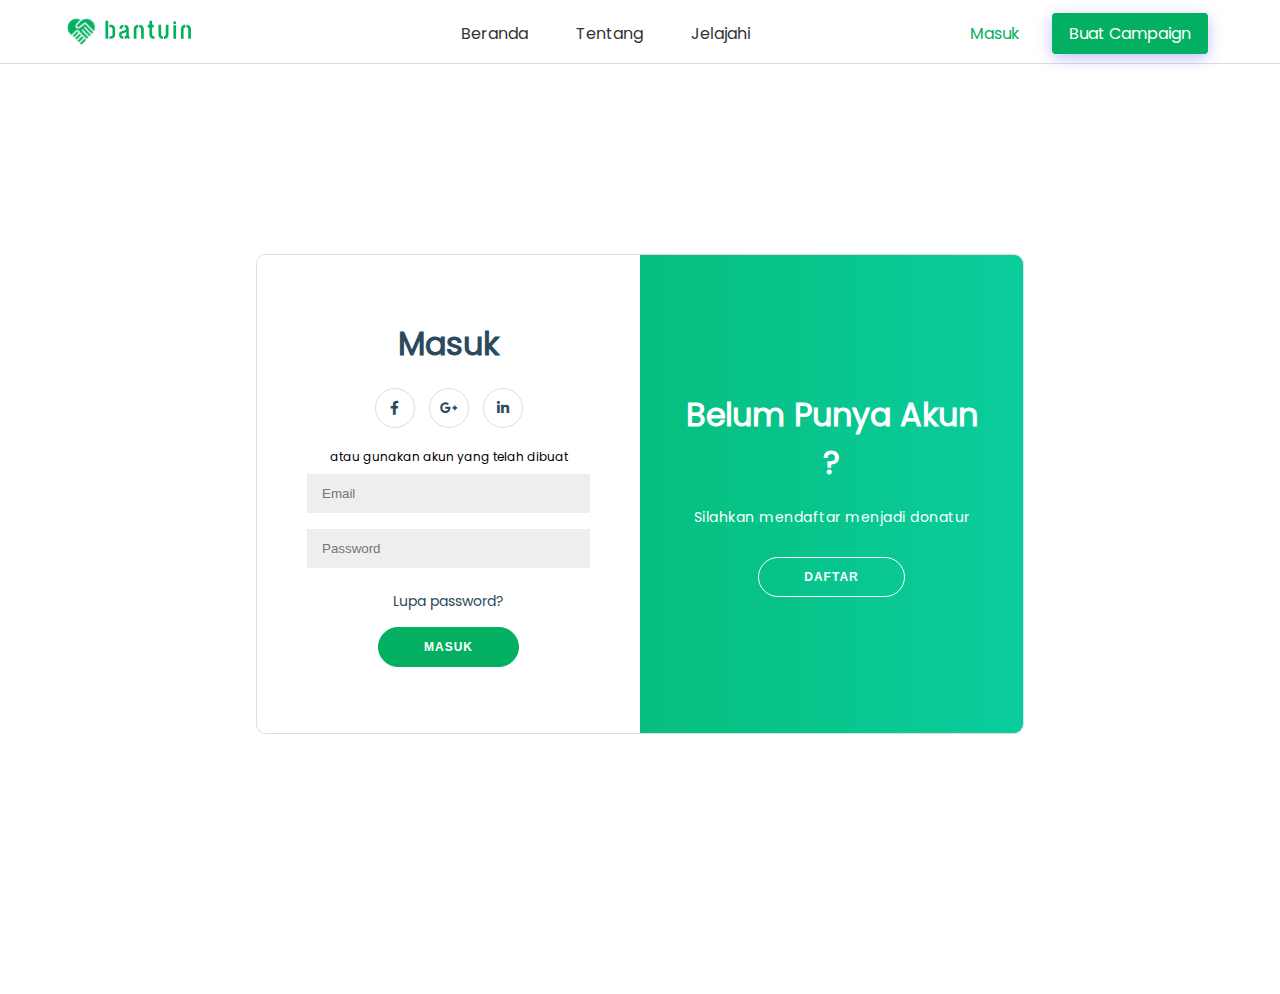
==== pages/login.html @ 3cb0016d "FEAT(AUTH) - add login and register page" ====
<html lang="en">
  <head>
    <meta charset="UTF-8" />
    <meta http-equiv="X-UA-Compatible" content="IE=edge" />
    <meta name="viewport" content="width=device-width, initial-scale=1.0" />
    <link rel="icon" type="image/svg" href="/../assets/icons/icon.svg" />
    <link
      rel="icon"
      type="image/svg"
      href="/../assets/icons/icon.svg"
      sizes="32x32"
    />
    <link
      rel="icon"
      type="image/svg"
      href="/../assets/icons/icon.svg"
      sizes="180x180"
    />

    <title>Bantuin - Sejahterakan saudara kita bersama-sama</title>
    <meta
      name="title"
      content="Bantuin - Sejahterakan saudara kita bersama-sama"
    />
    <meta
      name="description"
      content="Bantuin merupakan wadah para donatur kepada seseorang atau kelompok yang membutuhkan bantuan kita"
    />

    <meta property="og:type" content="website" />
    <meta property="og:url" content="https://wdc-2021-ifest.vercel.app" />
    <meta
      property="og:title"
      content="Bantuin - Sejahterakan saudara kita bersama-sama"
    />
    <meta
      property="og:description"
      content="Bantuin merupakan wadah para donatur kepada seseorang atau kelompok yang membutuhkan bantuan kita"
    />
    <meta
      property="og:image"
      content="https://wdc-2021-ifest.vercel.app/../assets/img/logoBiru.svg"
    />

    <meta property="twitter:card" content="summary_large_image" />
    <meta property="twitter:url" content="https://wdc-2021-ifest.vercel.app" />
    <meta
      property="twitter:title"
      content="Bantuin - Sejahterakan saudara kita bersama-sama"
    />
    <meta
      property="twitter:description"
      content="Bantuin merupakan wadah para donatur kepada seseorang atau kelompok yang membutuhkan bantuan kita"
    />
    <meta
      property="twitter:image"
      content="https://wdc-2021-ifest.vercel.app/../assets/img/logoBiru.svg"
    />
    <link rel="stylesheet/less" type="text/css" href="https://cdnjs.cloudflare.com/ajax/libs/font-awesome/5.14.0/css/all.min.css" />
    <link rel="stylesheet" href="../assets/plugins/owl.carousel.min.css" />
    <link rel="stylesheet" href="../assets/plugins/owl.theme.default.min.css" />
    <link
      rel="stylesheet/less"
      type="text/css"
      href="../assets/css/global.less"
    />
    <link rel="stylesheet/less" type="text/css" href="login.style.less" />
  </head>
  <body>
    <div role="main" class="main">
      <section id="navbarMobile">
        <div class="hamburger">
          <img src="../assets/icons/iconHamburger.svg" alt="selectmenu" />
        </div>
        <div class="logo">
          <img src="../assets/img/logoBiru.svg" />
        </div>
      </section>
      <section id="menuMobile">
        <ul>
          <li>
            <a href="#" id="linkToHomeMobile">Beranda</a>
          </li>
          <li>
            <a href="#" id="linkToAboutMobile">Tentang</a>
          </li>
          <li>
            <a href="#" id="linkToExploreMobile">Jelajahi</a>
          </li>
          <li>
            <a href="/pages/login.html">Masuk</a>
          </li>
          <li>
            <a href="/pages/buatCampaign.html">Buat Campaign</a>
          </li>
        </ul>
      </section>
      <section class="navbar" id="navbar">
        <div class="left">
          <div class="logo">
            <img src="../assets/img/logoBiru.svg" />
          </div>
        </div>
        <div class="menuCenter">
          <ul>
            <li>
              <a href="#" id="linkToHome">Beranda</a>
            </li>
            <li>
              <a href="#" id="linkToAbout">Tentang</a>
            </li>
            <li>
              <a href="#" id="linkToExplore">Jelajahi</a>
            </li>
          </ul>
        </div>
        <div class="right">
          <ul>
            <li>
              <a class="btn link primary" href="/pages/login.html">Masuk</a>
            </li>
            <li>
              <a class="btn primary" href="/pages/buatCampaign.html">Buat Campaign</a>
            </li>
          </ul>
        </div>
      </section>

      <section id="wrapLoginPage">
        <div class="container" id="container">
          <div class="form-container sign-up-container">
            <form action="#">
              <h1>Create Account</h1>
              <div class="social-container">
                <a href="#" class="social"><i class="fab fa-facebook-f"></i></a>
                <a href="#" class="social"
                  ><i class="fab fa-google-plus-g"></i
                ></a>
                <a href="#" class="social"
                  ><i class="fab fa-linkedin-in"></i
                ></a>
              </div>
              <span>atau daftar menggunakan email</span>
              <input type="text" placeholder="Name" />
              <input type="email" placeholder="Email" />
              <input type="password" placeholder="Password" />
              <button>Daftar</button>
            </form>
          </div>
          <div class="form-container sign-in-container">
            <form action="#">
              <h1>Masuk</h1>
              <div class="social-container">
                <a href="#" class="social"><i class="fab fa-facebook-f"></i></a>
                <a href="#" class="social"
                  ><i class="fab fa-google-plus-g"></i
                ></a>
                <a href="#" class="social"
                  ><i class="fab fa-linkedin-in"></i
                ></a>
              </div>
              <span>atau gunakan akun yang telah dibuat</span>
              <input type="email" placeholder="Email" />
              <input type="password" placeholder="Password" />
              <a href="#">Lupa password?</a>
              <a href="/pages/register.html" class="registerLink">Belum punya akun ?, klik untuk daftar</a>
              <button>Masuk</button>
            </form>
          </div>
          <div class="overlay-container">
            <div class="overlay">
              <div class="overlay-panel overlay-left">
                <h1>Selamat datang !</h1>
                <p>
                  Silahkan masuk untuk terus memberi bantuan
                </p>
                <button class="ghost" id="signIn">Masuk</button>
              </div>
              <div class="overlay-panel overlay-right">
                <h1>Belum Punya Akun ?</h1>
                <p>Silahkan mendaftar menjadi donatur</p>
                <button class="ghost" id="signUp">Daftar</button>
              </div>
            </div>
          </div>
        </div>
      </section>
    </div>
  </body>
  <script>
    const signUpButton = document.getElementById("signUp");
    const signInButton = document.getElementById("signIn");
    const container = document.getElementById("container");

    signUpButton.addEventListener("click", () => {
      container.classList.add("right-panel-active");
    });

    signInButton.addEventListener("click", () => {
      container.classList.remove("right-panel-active");
    });
  </script>
  <script src="../assets/plugins/jquery.js"></script>
  <script src="../assets/plugins/owl.carousel.min.js"></script>
  <script src="../assets/js/less.js"></script>
</html>
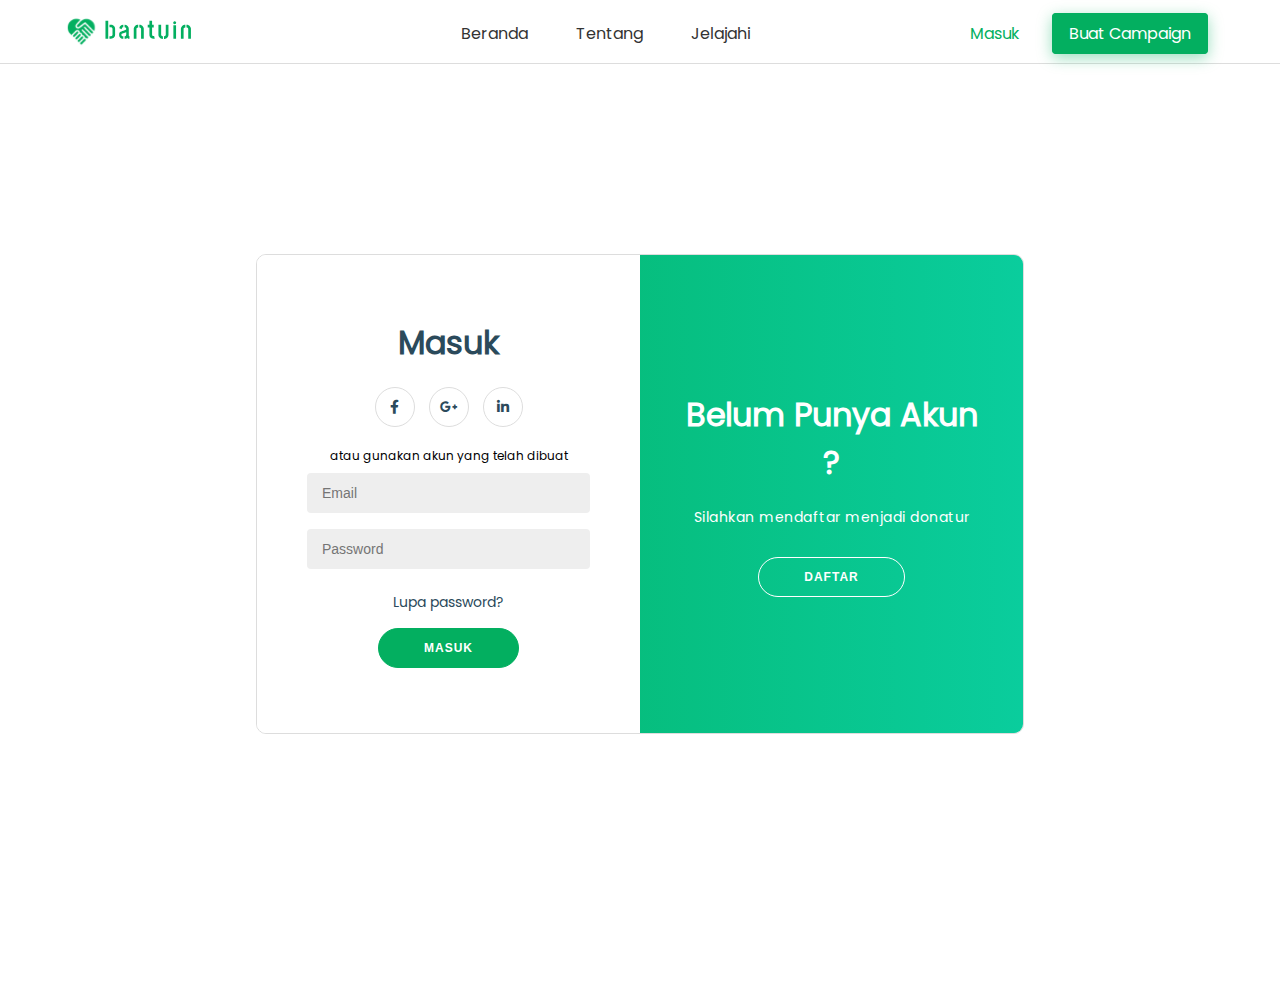
==== commit aac2e776: "FIX - minify html and css" ====
--- a/pages/login.html
+++ b/pages/login.html
@@ -1,206 +1 @@
-<html lang="en">
-  <head>
-    <meta charset="UTF-8" />
-    <meta http-equiv="X-UA-Compatible" content="IE=edge" />
-    <meta name="viewport" content="width=device-width, initial-scale=1.0" />
-    <link rel="icon" type="image/svg" href="/../assets/icons/icon.svg" />
-    <link
-      rel="icon"
-      type="image/svg"
-      href="/../assets/icons/icon.svg"
-      sizes="32x32"
-    />
-    <link
-      rel="icon"
-      type="image/svg"
-      href="/../assets/icons/icon.svg"
-      sizes="180x180"
-    />
-
-    <title>Bantuin - Sejahterakan saudara kita bersama-sama</title>
-    <meta
-      name="title"
-      content="Bantuin - Sejahterakan saudara kita bersama-sama"
-    />
-    <meta
-      name="description"
-      content="Bantuin merupakan wadah para donatur kepada seseorang atau kelompok yang membutuhkan bantuan kita"
-    />
-
-    <meta property="og:type" content="website" />
-    <meta property="og:url" content="https://wdc-2021-ifest.vercel.app" />
-    <meta
-      property="og:title"
-      content="Bantuin - Sejahterakan saudara kita bersama-sama"
-    />
-    <meta
-      property="og:description"
-      content="Bantuin merupakan wadah para donatur kepada seseorang atau kelompok yang membutuhkan bantuan kita"
-    />
-    <meta
-      property="og:image"
-      content="https://wdc-2021-ifest.vercel.app/../assets/img/logoBiru.svg"
-    />
-
-    <meta property="twitter:card" content="summary_large_image" />
-    <meta property="twitter:url" content="https://wdc-2021-ifest.vercel.app" />
-    <meta
-      property="twitter:title"
-      content="Bantuin - Sejahterakan saudara kita bersama-sama"
-    />
-    <meta
-      property="twitter:description"
-      content="Bantuin merupakan wadah para donatur kepada seseorang atau kelompok yang membutuhkan bantuan kita"
-    />
-    <meta
-      property="twitter:image"
-      content="https://wdc-2021-ifest.vercel.app/../assets/img/logoBiru.svg"
-    />
-    <link rel="stylesheet/less" type="text/css" href="https://cdnjs.cloudflare.com/ajax/libs/font-awesome/5.14.0/css/all.min.css" />
-    <link rel="stylesheet" href="../assets/plugins/owl.carousel.min.css" />
-    <link rel="stylesheet" href="../assets/plugins/owl.theme.default.min.css" />
-    <link
-      rel="stylesheet/less"
-      type="text/css"
-      href="../assets/css/global.less"
-    />
-    <link rel="stylesheet/less" type="text/css" href="login.style.less" />
-  </head>
-  <body>
-    <div role="main" class="main">
-      <section id="navbarMobile">
-        <div class="hamburger">
-          <img src="../assets/icons/iconHamburger.svg" alt="selectmenu" />
-        </div>
-        <div class="logo">
-          <img src="../assets/img/logoBiru.svg" />
-        </div>
-      </section>
-      <section id="menuMobile">
-        <ul>
-          <li>
-            <a href="#" id="linkToHomeMobile">Beranda</a>
-          </li>
-          <li>
-            <a href="#" id="linkToAboutMobile">Tentang</a>
-          </li>
-          <li>
-            <a href="#" id="linkToExploreMobile">Jelajahi</a>
-          </li>
-          <li>
-            <a href="/pages/login.html">Masuk</a>
-          </li>
-          <li>
-            <a href="/pages/buatCampaign.html">Buat Campaign</a>
-          </li>
-        </ul>
-      </section>
-      <section class="navbar" id="navbar">
-        <div class="left">
-          <div class="logo">
-            <img src="../assets/img/logoBiru.svg" />
-          </div>
-        </div>
-        <div class="menuCenter">
-          <ul>
-            <li>
-              <a href="#" id="linkToHome">Beranda</a>
-            </li>
-            <li>
-              <a href="#" id="linkToAbout">Tentang</a>
-            </li>
-            <li>
-              <a href="#" id="linkToExplore">Jelajahi</a>
-            </li>
-          </ul>
-        </div>
-        <div class="right">
-          <ul>
-            <li>
-              <a class="btn link primary" href="/pages/login.html">Masuk</a>
-            </li>
-            <li>
-              <a class="btn primary" href="/pages/buatCampaign.html">Buat Campaign</a>
-            </li>
-          </ul>
-        </div>
-      </section>
-
-      <section id="wrapLoginPage">
-        <div class="container" id="container">
-          <div class="form-container sign-up-container">
-            <form action="#">
-              <h1>Create Account</h1>
-              <div class="social-container">
-                <a href="#" class="social"><i class="fab fa-facebook-f"></i></a>
-                <a href="#" class="social"
-                  ><i class="fab fa-google-plus-g"></i
-                ></a>
-                <a href="#" class="social"
-                  ><i class="fab fa-linkedin-in"></i
-                ></a>
-              </div>
-              <span>atau daftar menggunakan email</span>
-              <input type="text" placeholder="Name" />
-              <input type="email" placeholder="Email" />
-              <input type="password" placeholder="Password" />
-              <button>Daftar</button>
-            </form>
-          </div>
-          <div class="form-container sign-in-container">
-            <form action="#">
-              <h1>Masuk</h1>
-              <div class="social-container">
-                <a href="#" class="social"><i class="fab fa-facebook-f"></i></a>
-                <a href="#" class="social"
-                  ><i class="fab fa-google-plus-g"></i
-                ></a>
-                <a href="#" class="social"
-                  ><i class="fab fa-linkedin-in"></i
-                ></a>
-              </div>
-              <span>atau gunakan akun yang telah dibuat</span>
-              <input type="email" placeholder="Email" />
-              <input type="password" placeholder="Password" />
-              <a href="#">Lupa password?</a>
-              <a href="/pages/register.html" class="registerLink">Belum punya akun ?, klik untuk daftar</a>
-              <button>Masuk</button>
-            </form>
-          </div>
-          <div class="overlay-container">
-            <div class="overlay">
-              <div class="overlay-panel overlay-left">
-                <h1>Selamat datang !</h1>
-                <p>
-                  Silahkan masuk untuk terus memberi bantuan
-                </p>
-                <button class="ghost" id="signIn">Masuk</button>
-              </div>
-              <div class="overlay-panel overlay-right">
-                <h1>Belum Punya Akun ?</h1>
-                <p>Silahkan mendaftar menjadi donatur</p>
-                <button class="ghost" id="signUp">Daftar</button>
-              </div>
-            </div>
-          </div>
-        </div>
-      </section>
-    </div>
-  </body>
-  <script>
-    const signUpButton = document.getElementById("signUp");
-    const signInButton = document.getElementById("signIn");
-    const container = document.getElementById("container");
-
-    signUpButton.addEventListener("click", () => {
-      container.classList.add("right-panel-active");
-    });
-
-    signInButton.addEventListener("click", () => {
-      container.classList.remove("right-panel-active");
-    });
-  </script>
-  <script src="../assets/plugins/jquery.js"></script>
-  <script src="../assets/plugins/owl.carousel.min.js"></script>
-  <script src="../assets/js/less.js"></script>
-</html>
+<html lang="en"><head><meta charset="UTF-8" /><meta http-equiv="X-UA-Compatible" content="IE=edge" /><meta name="viewport" content="width=device-width, initial-scale=1.0" /><link rel="icon" type="image/svg" href="../assets/icons/icon.svg" /><link rel="icon" type="image/svg" href="/../assets/icons/icon.svg" sizes="32x32" /><link rel="icon" type="image/svg" href="../assets/icons/icon.svg" sizes="180x180" /><title>Bantuin - Sejahterakan saudara kita bersama-sama</title><meta name="title" content="Bantuin - Sejahterakan saudara kita bersama-sama" /><meta name="description" content="Bantuin merupakan wadah para donatur kepada seseorang atau kelompok yang membutuhkan bantuan kita" /><meta property="og:type" content="website" /><meta property="og:url" content="https://wdc-2021-ifest.vercel.app" /><meta property="og:title" content="Bantuin - Sejahterakan saudara kita bersama-sama" /><meta property="og:description" content="Bantuin merupakan wadah para donatur kepada seseorang atau kelompok yang membutuhkan bantuan kita" /><meta property="og:image" content="https://wdc-2021-ifest.vercel.app/assets/img/logoBiru.svg" /><meta property="twitter:card" content="summary_large_image" /><meta property="twitter:url" content="https://wdc-2021-ifest.vercel.app" /><meta property="twitter:title" content="Bantuin - Sejahterakan saudara kita bersama-sama" /><meta property="twitter:description" content="Bantuin merupakan wadah para donatur kepada seseorang atau kelompok yang membutuhkan bantuan kita" /><meta property="twitter:image" content="https://wdc-2021-ifest.vercel.app/assets/img/logoBiru.svg" /><link rel="stylesheet" type="text/css" href="https://cdnjs.cloudflare.com/ajax/libs/font-awesome/5.14.0/css/all.min.css" /><link rel="stylesheet" href="../assets/plugins/owl.carousel.min.css" /><link rel="stylesheet" href="../assets/plugins/owl.theme.default.min.css" /><link rel="stylesheet" type="text/css" href="../assets/css/generated.css" /><link rel="stylesheet" type="text/css" href="login.style.css" /></head><body><div role="main" class="main"> <section id="navbarMobile"><div class="hamburger"> <img src="../assets/icons/iconHamburger.svg" alt="selectmenu" /></div><div class="logo" onclick="goToHome()"> <img src="../assets/img/logoBiru.svg" /></div> </section> <section id="menuMobile"><ul><li> <a href="../index.html" id="linkToHomeMobile">Beranda</a></li><li> <a href="#" id="linkToAboutMobile">Tentang</a></li><li> <a href="#" id="linkToExploreMobile">Jelajahi</a></li><li> <a href="./login.html">Masuk</a></li><li> <a href="./buatCampaign.html">Buat Campaign</a></li></ul> </section> <section class="navbar" id="navbar"><div class="left"><div class="logo" onclick="goToHome()"> <img src="../assets/img/logoBiru.svg" /></div></div><div class="menuCenter"><ul><li> <a href="../index.html" id="linkToHome">Beranda</a></li><li> <a href="#" id="linkToAbout">Tentang</a></li><li> <a href="#" id="linkToExplore">Jelajahi</a></li></ul></div><div class="right"><ul><li> <a class="btn link primary" href="./login.html">Masuk</a></li><li> <a class="btn primary" href="./buatCampaign.html">Buat Campaign</a></li></ul></div> </section><section id="wrapLoginPage"><div class="container" id="container"><div class="form-container sign-up-container"><form action="#"><h1>Create Account</h1><div class="social-container"> <a href="#" class="social"><i class="fab fa-facebook-f"></i></a> <a href="#" class="social" ><i class="fab fa-google-plus-g"></i ></a> <a href="#" class="social" ><i class="fab fa-linkedin-in"></i ></a></div> <span>atau daftar menggunakan email</span> <input type="text" placeholder="Name" /> <input type="email" placeholder="Email" /> <input type="password" placeholder="Password" /> <button>Daftar</button></form></div><div class="form-container sign-in-container"><form action="#"><h1>Masuk</h1><div class="social-container"> <a href="#" class="social"><i class="fab fa-facebook-f"></i></a> <a href="#" class="social" ><i class="fab fa-google-plus-g"></i ></a> <a href="#" class="social" ><i class="fab fa-linkedin-in"></i ></a></div> <span>atau gunakan akun yang telah dibuat</span> <input type="email" placeholder="Email" /> <input type="password" placeholder="Password" /> <a href="#">Lupa password?</a> <a href="./register.html" class="registerLink">Belum punya akun ?, klik untuk daftar</a> <button>Masuk</button></form></div><div class="overlay-container"><div class="overlay"><div class="overlay-panel overlay-left"><h1>Selamat datang !</h1><p> Silahkan masuk untuk terus memberi bantuan</p> <button class="ghost" id="signIn">Masuk</button></div><div class="overlay-panel overlay-right"><h1>Belum Punya Akun ?</h1><p>Silahkan mendaftar menjadi donatur</p> <button class="ghost" id="signUp">Daftar</button></div></div></div></div> </section></div></body> <script src="../assets/plugins/jquery.js"></script> <script src="../assets/plugins/owl.carousel.min.js"></script> <script>const signUpButton=document.getElementById("signUp");const signInButton=document.getElementById("signIn");const container=document.getElementById("container");signUpButton.addEventListener("click",()=>{container.classList.add("right-panel-active");});signInButton.addEventListener("click",()=>{container.classList.remove("right-panel-active");});$(".hamburger").click(function(){$("#menuMobile").toggle();});const goToHome=()=>{window.location="../index.html"}</script> </html>--- a/assets/css/generated.css
+++ b/assets/css/generated.css
@@ -0,0 +1 @@
+@font-face{font-family:PoppinsRegular;src:url(../fonts/Poppins-Regular.ttf)}@font-face{font-family:PoppinsBold;src:url(../fonts/Poppins-Bold.ttf)}@font-face{font-family:PoppinsLight;src:url(../fonts/Poppins-Light.ttf)}body{padding:0;margin:0;font-family:PoppinsRegular,sans-serif}h1,h2,h3,h4,h5,h6,p{margin:0;padding:0;color:#2b4a5b}#menuMobile,#navbarMobile{display:none}.navbar{background-color:#fff;position:relative;display:flex;padding:8px 5%;border-bottom:1px solid #ddd}.navbar .left{width:20%}.navbar .menuCenter{width:60%;text-align:center}.navbar .menuCenter ul{position:relative;margin:0 auto;width:max-content}.navbar .right{width:20%}.navbar .logo{position:relative;padding:4px 0;width:128px;cursor:pointer}.navbar .logo img{width:100%}.navbar ul{margin:0;position:absolute;right:5%}.navbar ul li{display:block;float:left;padding:8px 0;margin:0 8px}.navbar ul li a{text-decoration:none;font-family:PoppinsRegular,sans-serif;font-size:16px;color:#333;padding:8px 16px;cursor:pointer;top:5px;position:relative}#header{position:relative;padding:8px 5%;background-position:bottom;background-repeat:no-repeat;background-size:70%;display:flex;margin:64px 0}#header .left{width:50%}#header .right{width:50%}#header .wrapBtnHeader{margin:32px 0}#header .wrapBtnHeader .btn{margin:0 16px}#header .wrapBtnHeader .btn:first-child{margin:0}#header p{font-size:14px;line-height:24px;color:#2b4a5b;margin:8px 0}#header .pre-title{font-size:12px;text-transform:uppercase;font-family:PoppinsBold,sans-serif;color:#0acd9d;letter-spacing:1.5px;margin-bottom:8px}#header .title{font-size:26px;font-family:PoppinsLight,sans-serif;letter-spacing:1.5px}#header .desc{font-size:14px;margin-bottom:24px;color:#2b4a5b;line-height:24px;margin-top:24px}#header .separator{content:' ';display:block;height:2px;width:30px;background-color:#0acd9d;position:relative;margin:16px 0}#header h2{font-size:32px;letter-spacing:1.5px;font-family:PoppinsLight,sans-serif}#header .wrapInfo{position:relative;text-align:center;margin:0 auto;margin-top:80px;width:40em}#header .wrapInfo .btn.primary.large{margin-right:8px}#header .wrapInfo p{margin:32px 0}#counter{padding:8px 5%;display:flex}#counter .count{width:100%;display:flex}#counter .count .icon{width:64px}#counter .count .icon img{width:100%}#counter .count .text{margin-top:8px;margin-left:8px;color:#2b4a5b}#counter .count .text span{font-size:12px;display:block;font-family:PoppinsLight,sans-serif}#counter .count .text span:last-child{font-size:24px;font-family:PoppinsBold,sans-serif;color:#2b4a5b}.center{width:400px;position:relative;margin:0 auto;text-align:center;top:70px;padding-bottom:30px}.center .pre-title{font-size:12px;text-transform:uppercase;font-family:PoppinsBold,sans-serif;color:#0acd9d;letter-spacing:1.5px;margin-bottom:8px}.center .title{font-size:26px;font-family:PoppinsLight,sans-serif;letter-spacing:1.5px}.center .desc{font-size:14px;margin-bottom:24px;color:#2b4a5b;line-height:24px}.center .separator{content:' ';display:block;height:2px;width:30px;background-color:#0acd9d;position:relative;margin:0 auto}.campaigns{position:relative;width:100%;margin:32px 0}.campaigns .wrap{display:flex;padding:8px 5%}.campaigns .wrap .filter{position:absolute;right:5%;display:flex}#campaigns-terbaru{margin-top:90px;display:inline-block}#campaigns-hampir{margin-top:30px;display:inline-block}.select{margin:0 8px}.select select{border:1px solid #ddd;border-radius:4px;padding:4px 8px;color:#2b4a5b;-moz-appearance:none;-webkit-appearance:none;appearance:none;outline:0;background-image:url(../icons/iconArrowDown.svg);background-size:12px;background-repeat:no-repeat;background-position-x:95%;background-position-y:7px;padding-right:24px}#telahDonasi{padding:48px 5%;position:relative;margin-top:32px}#about{display:flex;padding:0 5%;margin-top:32px}#about .left{width:40%;padding:16px}#about .pre-title{font-size:12px;text-transform:uppercase;font-family:PoppinsBold,sans-serif;color:#0acd9d;letter-spacing:1.5px;margin-bottom:8px}#about .title{font-size:26px;font-family:PoppinsLight,sans-serif;letter-spacing:1.5px}#about .desc{font-size:14px;margin-bottom:24px;color:#2b4a5b;line-height:24px}#about .separator{content:' ';display:block;height:2px;width:30px;background-color:#0acd9d;position:relative}#about p{margin:16px 0;font-size:14px;line-height:24px}#about .right{width:60%}.multiImage{position:relative;width:80%;height:450px;margin:0 auto}.multiImage img{width:300px;background:#fff;border:8px solid #fff;border-radius:8px}.multiImage img:nth-child(1){position:absolute}.multiImage img:nth-child(2){position:absolute;right:0}.multiImage img:nth-child(3){position:absolute;left:0;width:300px;right:0;margin:0 auto;top:35%;z-index:1}.multiImage img:nth-child(4){position:absolute;left:0;bottom:0}.multiImage img:nth-child(5){position:absolute;right:0;bottom:0}#whyChooseUs{margin:60px 0}.bgBlue{background:#03af60;color:#fff;padding-top:40px;padding-bottom:40px}.bgBlue .center{width:800px;position:relative;margin:0 auto;text-align:center;top:20px;padding-bottom:30px}.bgBlue .center .pre-title{font-size:12px;text-transform:uppercase;font-family:PoppinsBold,sans-serif;color:#fff;letter-spacing:1.5px;margin-bottom:8px}.bgBlue .center .title{font-size:26px;font-family:PoppinsLight,sans-serif;letter-spacing:1.5px;color:#fff}.bgBlue .center .title h3{color:#fff}.bgBlue .center .desc{font-size:14px;margin-top:24px;margin-bottom:24px;color:#fff;line-height:24px}.bgBlue .center .separator{content:' ';display:block;height:2px;width:30px;background-color:#fff;position:relative;margin:0 auto}#scrollToTop{position:fixed;background:#03af60;color:#fff;width:48px;height:48px;border-radius:48px;right:3%;bottom:5%;z-index:9999;border:4px solid #fff;cursor:pointer}#scrollToTop img{width:50%;position:absolute;left:0;right:0;top:20%;margin:0 auto}.hidden{display:none}.show{display:block}.wrapCarousel{padding:8px 5%}.daftar{border-left:1px solid #ddd;padding-left:16px!important}.owl-prev{font-size:40px!important;position:absolute;left:-24px;top:180px;background:#ddd!important;z-index:999;width:40px;opacity:unset!important}.owl-next{font-size:40px!important;position:absolute;right:-24px;top:180px;background:#ddd!important;z-index:999;width:40px;opacity:unset!important}#telahDonasi .owl-next,#telahDonasi .owl-prev{top:50px}.btn{padding:8px 16px;font-family:PoppinsRegular,sans-serif;font-size:14px;border:none;background:#ddd;border-radius:4px;outline:0;cursor:pointer}.btn.primary{background:#03af60;color:#fff;border:1px solid #03af60;box-shadow:0 4px 15px rgba(3,175,96,.4)}.btn.border{background:0 0;border:1px solid #ddd;color:#ddd}.btn.border.primary{border:1px solid #03af60;color:#03af60;box-shadow:none}.btn.large{font-size:18px;padding:8px 32px}.btn.link{background:0 0;color:#03af60;border:none;box-shadow:none}.bgBlue .btn{position:relative;margin-top:16px}.bgBlue .btn.border{background:0 0;border:2px solid #ddd;color:#ddd}.owl-carousel.owl-drag .owl-item{padding:16px 0}.card{position:relative;border-radius:8px;background:#fff;width:300px;max-height:600px;overflow:hidden;box-shadow:0 0 15px rgba(0,0,0,.1);cursor:pointer}.card .image{width:100%;height:200px}.card .image img{height:100%;border-top-left-radius:8px;border-top-right-radius:8px}.card .desc{padding:8px 16px}.card .desc .title{font-size:16px;font-family:PoppinsRegular,sans-serif}.card .desc p{font-size:12px}.card .avatar{display:flex;padding:8px 16px}.card .avatar .image{width:24px;height:24px}.card .avatar .image img{border-radius:100%;width:100%}.card .avatar .text{font-size:12px;color:#2b4a5b;position:relative;margin-left:8px;top:4px}.card .progressBar{margin:16px;position:relative;height:20px;background:#ddd;border-radius:20px;font-size:12px;text-align:center;color:#fff}.card .progressBar .filler{width:50%;height:inherit;background:#03af60;border-radius:20px}.card .info{display:flex;font-size:12px;color:#2b4a5b;padding:16px 0;padding-top:0}.card .info .left{width:50%;padding-left:16px}.card .info .right{text-align:right;padding-right:16px;width:50%}.card .info .count{font-size:14px;font-family:PoppinsBold,sans-serif}.donatur{position:relative;width:180px;color:#2b4a5b;padding:8px}.donatur .avatar{width:80px;margin:0 auto}.donatur .avatar .img{width:100%;border-radius:100%;border:2px solid #03af60;background:#fff;padding:4px}.donatur .name{font-size:14px;font-family:PoppinsBold,sans-serif;letter-spacing:.5px;text-align:center;margin:8px 0}.donatur .counter{background:#eef4ff;display:flex;border-radius:4px;margin:8px 0}.donatur .counter .label{font-size:12px;width:30%;padding:4px 8px}.donatur .counter .total{font-size:14px;color:#fff;font-family:PoppinsBold,sans-serif;background:#03af60;border-top-right-radius:4px;border-bottom-right-radius:4px;padding:4px 8px;width:60%}.donatur .counter .total::before{position:absolute;left:64px;bottom:22px;content:'';width:12px;height:17px;display:block;background:url(../icons/arrowLeftBlue.svg);background-size:100%}#footer{padding:32px 5%;background:#fff}#footer .title{margin-bottom:16px}#footer .title img{width:128px}.row{width:100%;position:relative;display:inline;display:flex}.row p{font-size:12px}.row .col{width:100%;padding:0 8px}ul{margin:0;padding:0}ul li{display:block;margin:0;padding:0}ul li a{text-decoration:none;color:#2b4a5b;font-size:12px}ul li a:hover{color:#03af60;transition:.3s}.socialMedia{display:flex;font-size:12px;color:#2b4a5b;margin:4px 0;cursor:pointer}.socialMedia img{width:24px;margin-right:8px}.copyright{text-align:center;font-size:12px;color:#2b4a5b;width:100%;margin-top:32px}input,textarea{padding:8px 16px;font-size:14px;background:#f7f7f7;border:none;outline:0;border-radius:4px;border:1px solid #ddd;width:85%}label{width:100%;font-size:12px;color:#2b4a5b;display:inline-block}.wrapForm{position:relative;width:50%;margin:0 auto;padding:16px;margin-top:32px;border:1px solid #ddd;border-radius:8px}.wrapForm .row{display:inline-block}.wrapForm .wrapBtn{width:auto;position:relative;right:0;text-align:right;margin-top:32px}@media only screen and (max-width:500px){.wrapForm{width:80%}}@media only screen and (max-width:426px){#navbarMobile{display:flex;padding:16px}#navbarMobile .hamburger{position:relative;top:8px}#navbarMobile .logo{width:128px;margin-left:16px}#navbarMobile .logo img{width:100%}#menuMobile{display:none;background:#ddd;padding:16px}#menuMobile ul li{padding:8px 0}#menuMobile ul li a{font-size:14px}.main{width:100%;overflow-y:hidden;position:relative}.navbar{display:none}#counter{display:block}#counter .count{position:relative;width:245px;margin:0 auto;margin-bottom:24px}#header{background-image:none;height:auto;margin:8px 0;display:block}#header .wrapInfo{width:100%}#header .left{width:100%}#header .right{width:100%}#header .right .multiImage{width:100%}#header .wrapBtnHeader .btn{margin:16px 0}.center{width:90%!important}.btn{width:100%;margin:8px 0}#about{display:block}#about .left{width:100%}#about .right{width:100%}#about .multiImage{width:100%}.row{flex-wrap:wrap}.row .col{margin:8px 0}#footer{text-align:center}#footer .socialMedia{position:relative;width:max-content;margin:0 auto}.campaigns .wrap{display:block}.campaigns .wrap .filter{position:relative;margin-top:16px;margin-left:8px}.lihatSemua{position:absolute;right:-36px;bottom:40px}}--- a/pages/login.style.css
+++ b/pages/login.style.css
@@ -0,0 +1 @@
+*{box-sizing:border-box}#wrapLoginPage{background:#fff;display:flex;justify-content:center;align-items:center;flex-direction:column;height:100vh;margin:-20px 0 50px;font-family:PoppinsRegular,sans-serif}h1{font-weight:700;margin:0}h2{text-align:center}p{font-size:14px;font-weight:100;line-height:20px;letter-spacing:.5px;margin:20px 0 30px}span{font-size:12px}a{color:#2b4a5b;font-size:14px;text-decoration:none;margin:15px 0}button{border-radius:20px;border:1px solid #03af60;background-color:#03af60;color:#fff;font-size:12px;font-weight:700;padding:12px 45px;letter-spacing:1px;text-transform:uppercase;transition:transform 80ms ease-in}button:active{transform:scale(.95)}button:focus{outline:0}button.ghost{background-color:transparent;border-color:#fff}form{background-color:#fff;display:flex;align-items:center;justify-content:center;flex-direction:column;padding:0 50px;height:100%;text-align:center}input{background-color:#eee;border:none;padding:12px 15px;margin:8px 0;width:100%}.container{background-color:#fff;border-radius:10px;position:relative;overflow:hidden;width:768px;max-width:100%;min-height:480px;border:1px solid #ddd}.form-container{position:absolute;top:0;height:100%;transition:all .6s ease-in-out}.sign-in-container{left:0;width:50%;z-index:2}.container.right-panel-active .sign-in-container{transform:translateX(100%)}.sign-up-container{left:0;width:50%;opacity:0;z-index:1}.container.right-panel-active .sign-up-container{transform:translateX(100%);opacity:1;z-index:5;animation:show .6s}@keyframes show{0%,49.99%{opacity:0;z-index:1}100%,50%{opacity:1;z-index:5}}.overlay-container{position:absolute;top:0;left:50%;width:50%;height:100%;overflow:hidden;transition:transform .6s ease-in-out;z-index:100;color:#fff}.overlay-container h1,.overlay-container p{color:#fff}.container.right-panel-active .overlay-container{transform:translateX(-100%)}.overlay{background:#03af60;background:-webkit-linear-gradient(to right,#03af60,#0acd9d);background:linear-gradient(to right,#03af60,#0acd9d);background-repeat:no-repeat;background-size:cover;background-position:0 0;color:#fff;position:relative;left:-100%;height:100%;width:200%;transform:translateX(0);transition:transform .6s ease-in-out}.container.right-panel-active .overlay{transform:translateX(50%)}.overlay-panel{position:absolute;display:flex;align-items:center;justify-content:center;flex-direction:column;padding:0 40px;text-align:center;top:0;height:100%;width:50%;transform:translateX(0);transition:transform .6s ease-in-out}.overlay-left{transform:translateX(-20%)}.container.right-panel-active .overlay-left{transform:translateX(0)}.overlay-right{right:0;transform:translateX(0)}.container.right-panel-active .overlay-right{transform:translateX(20%)}.social-container{margin:20px 0}.social-container a{border:1px solid #ddd;border-radius:50%;display:inline-flex;justify-content:center;align-items:center;margin:0 5px;height:40px;width:40px}.registerLink{display:none}@media only screen and (max-width:426px){.overlay-container{display:none}.sign-in-container{width:100%}#wrapLoginPage{margin:16px;height:auto}.registerLink{display:block}}